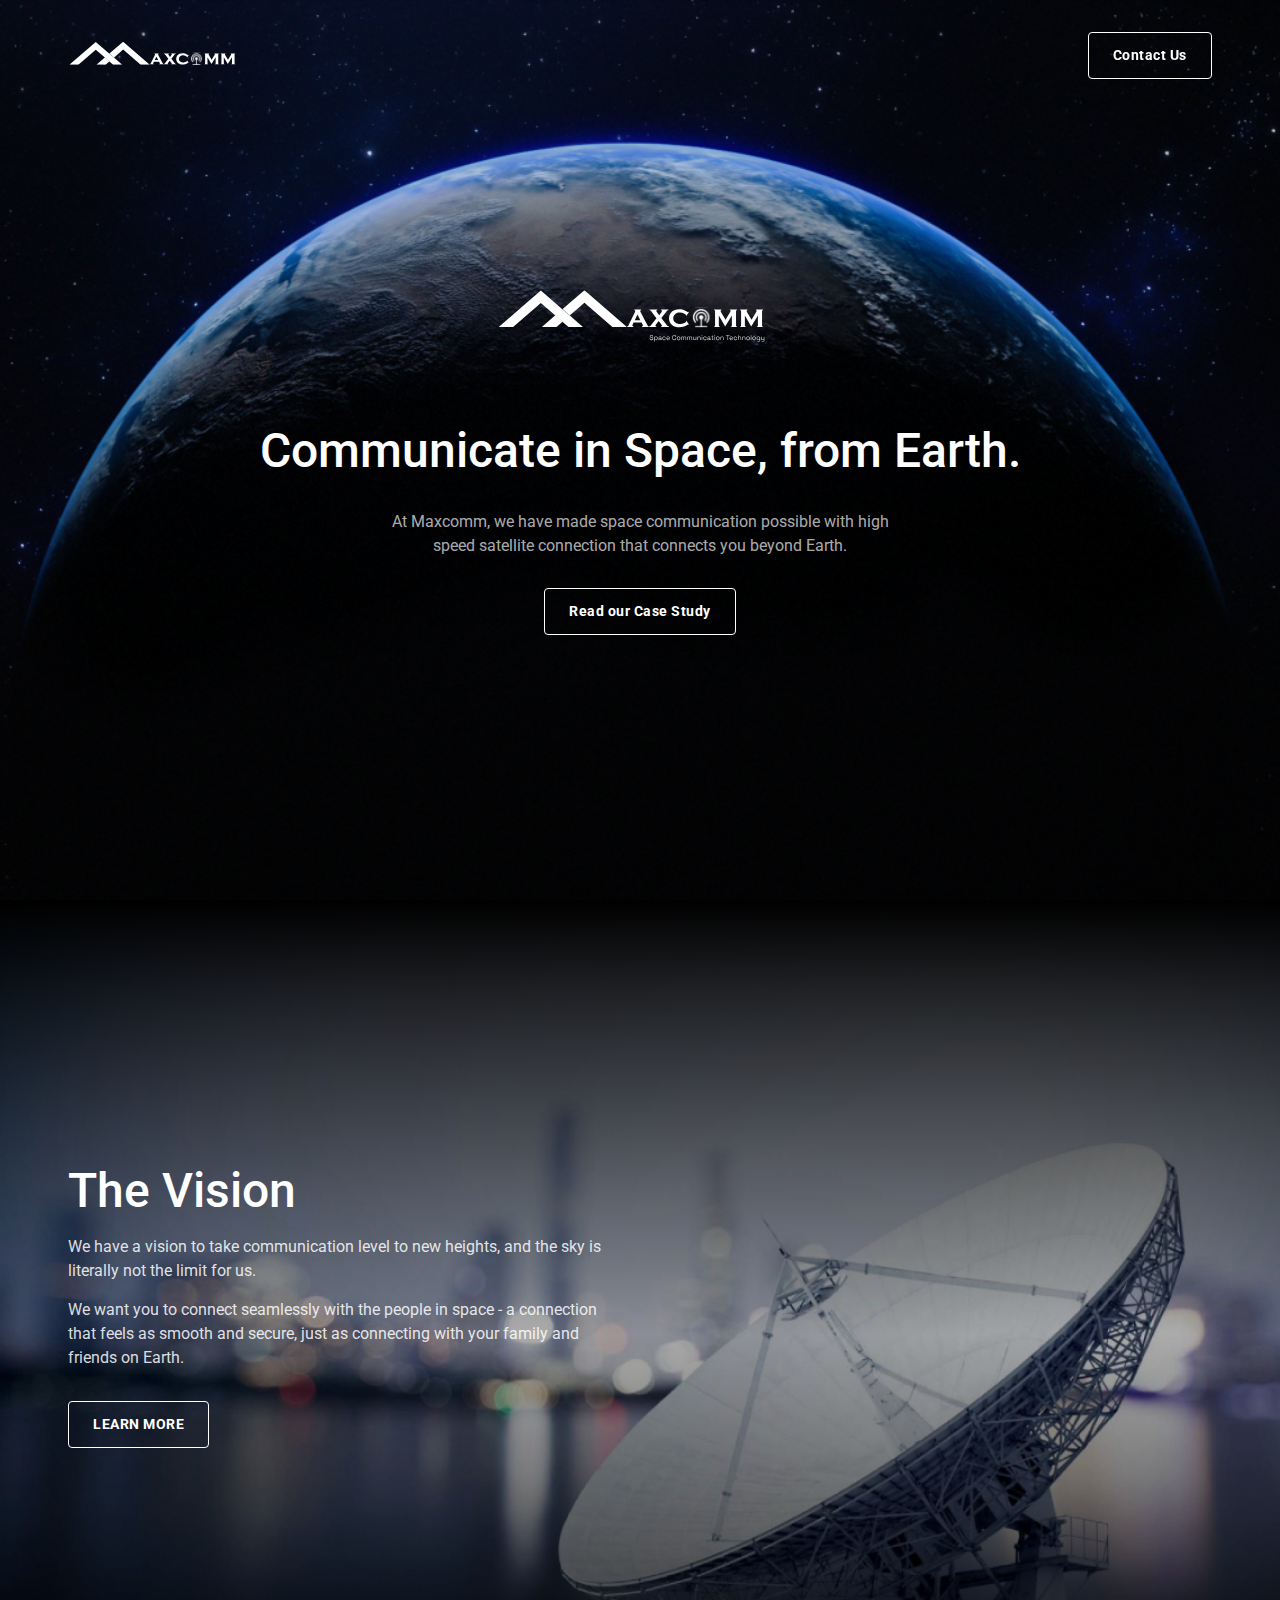
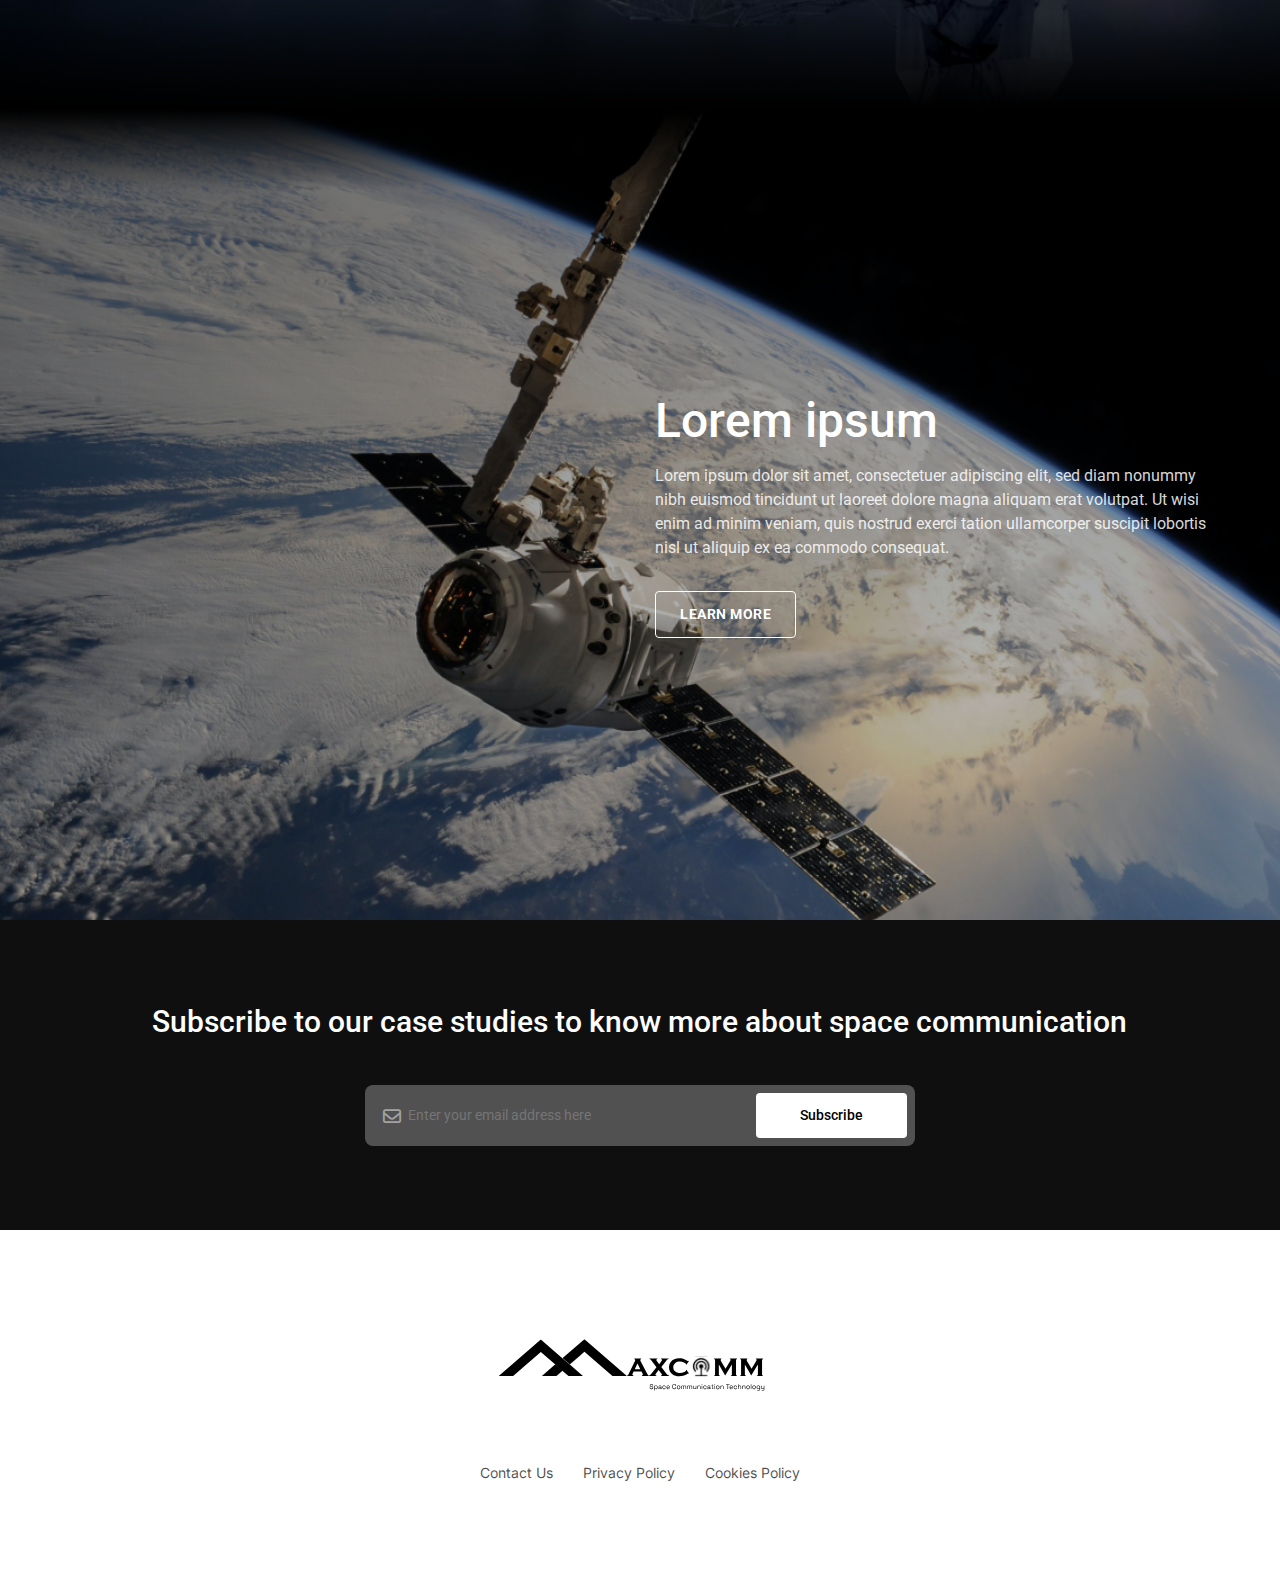
==== index.html @ 5f6acd55 "starting" ====
<!DOCTYPE html>
<html lang="en">

<head>
  <meta charset="utf-8">
  <meta content="width=device-width, initial-scale=1.0" name="viewport">

  <title>maxcomm</title>
  <meta content="" name="description">
  <meta content="" name="keywords">

  <!-- Favicons -->
  <link href="assets/img/favicon.png" rel="icon">

  <!-- Google Fonts -->
  <link rel="preconnect" href="https://fonts.googleapis.com">
  <link rel="preconnect" href="https://fonts.gstatic.com" crossorigin>
  <link
    href="https://fonts.googleapis.com/css2?family=Inter:wght@300;400;500;600;700&family=Roboto:wght@300;400;500;700&display=swap"
    rel="stylesheet">

  <!-- Vendor CSS Files -->
  <link href="assets/vendor/bootstrap/css/bootstrap.min.css" rel="stylesheet">
  <link rel="stylesheet" href="assets/vendor/font-awesome/css/all.min.css">

  <!-- Template Main CSS File -->
  <link href="assets/css/style.css" rel="stylesheet">

</head>

<body>
  <!-- ======= Header ======= -->
  <header id="header" class="fixed-top d-flex align-items-center header-transparent">
    <div class="container-fluid">

      <div class="row justify-content-center">
        <div class="col-md-11 d-flex align-items-center">
          <div class="logo mr-auto">
            <a href="index.html"><img src="assets/img/logo.svg" alt="" class="img-fluid"></a>
          </div>

          <!-- .nav-menu -->
          <nav class="nav-menu">
            <button class="themebtn">Contact Us</button>
          </nav>
          <!-- end .nav-menu -->
        </div>
      </div>

    </div>
  </header>
  <!-- End Header -->

  <!-- ======= Hero Section ======= -->

  <section id="hero">
    <div class="container-fluid">
      <div class="content_box">
        <img src="assets/img/maxcomm-big.svg" alt="">
        <h1>Communicate in Space, from Earth.</h1>
        <p>At Maxcomm, we have made space communication possible with high speed satellite connection that connects you
          beyond Earth.</p>
        <button class="themebtn">Read our Case Study</button>
      </div>
    </div>
  </section><!-- End Hero -->

  <!-- ======= Main ======= -->
  <main id="main">

    <!-- ======= About Section ======= -->
    <section id="vision" class="vision">
      <div class="container-fluid">
        <div class="row justify-content-center align-items-center">
          <div class="col-md-11">

            <div class="row align-items-center">
              <div class="col-md-6">
                <div class="content_box">
                  <h2>The Vision</h2>
                  <p>We have a vision to take communication level to new heights, and the sky is literally not the limit
                    for us.</p>
                  <p>We want you to connect seamlessly with the people in space - a connection that feels as smooth and
                    secure, just as connecting with your family and friends on Earth.</p>
                  <button class="themebtn mt-3">LEARN MORE</button>
                </div>
              </div>
            </div>

          </div>
        </div>
      </div>
    </section>
    <!-- End About Section -->

    <!-- ======= About Section ======= -->
    <section id="about" class="about">
      <div class="container-fluid">
        <div class="row justify-content-center align-items-center">
          <div class="col-md-11">

            <div class="row align-items-center">
              <div class="col-md-6 ml-auto">
                <div class="content_box">
                  <h2>Lorem ipsum</h2>
                  <p>Lorem ipsum dolor sit amet, consectetuer adipiscing elit, sed diam nonummy nibh euismod tincidunt
                    ut laoreet dolore magna aliquam erat volutpat. Ut wisi enim ad minim veniam, quis nostrud exerci
                    tation ullamcorper suscipit lobortis nisl ut aliquip ex ea commodo consequat. </p>
                  <button class="themebtn mt-3">LEARN MORE</button>
                </div>
              </div>
            </div>

          </div>
        </div>
      </div>
    </section>
    <!-- End About Section -->

    <!-- ======= Subcribe Section ======= -->
    <section id="subcribe" class="subcribe">
      <div class="container-fluid">
        <div class="row justify-content-center align-items-center">
          <div class="col-md-11">

            <div class="row align-items-center">
              <div class="col-12">
                <div class="content_box p-4">
                  <h2>Subscribe to our case studies to know more about space communication</h2>
                  <div class="input_box">
                    <i class="far fa-envelope"></i>
                    <input type="text" placeholder="Enter your email address here">
                    <button>Subscribe</button>
                  </div>
                </div>
              </div>
            </div>

          </div>
        </div>
      </div>
    </section>
    <!-- End About Section -->

  </main>
  <!-- End #main -->

  <!-- ======= Footer ======= -->
  <footer id="footer" class="footer">
    <div class="container-fluid">
      <div class="row justify-content-center align-items-center">
        <div class="col-md-11">

          <div class="row align-items-center">
            <div class="col-12">
              <div class="content_box p-4">
                <img src="assets/img/maxcomm-big.svg" alt="">
                <ul>
                  <li><a href="#">Contact Us</a></li>
                  <li><a href="#">Privacy Policy</a></li>
                  <li><a href="#">Cookies Policy</a></li>
                </ul>
              </div>
            </div>
          </div>

        </div>
      </div>
    </div>
  </footer>
  <!-- End Footer -->

  <a href="#" class="back-to-top"><i class="fas fa-angle-up"></i></a>

  <!-- Vendor JS Files -->
  <script src="assets/vendor/jquery/jquery.min.js"></script>
  <script src="assets/vendor/jquery.easing/jquery.easing.min.js"></script>

  <!-- Template Main JS File -->
  <script src="assets/js/main.js"></script>

</body>

</html>
---- assets/css/style.css ----
/*--------------------------------------------------------------
# General
--------------------------------------------------------------*/
body {
  font-family: "Roboto", sans-serif;
  /* font-family: 'Inter', sans-serif; */
  color: #fff;
  background-color: #0f0f0f;
  position: relative;
}

a:hover {
  color: #000000;
  text-decoration: none;
}

h1,
h2,
h3,
h4,
h5,
h6 {
  font-family: "Roboto", sans-serif;
}

.mb-30 {
  margin-bottom: -30px !important;
}

button.themebtn {
  font-weight: bold;
  font-size: 14px;
  letter-spacing: 0.5px;
  padding: 12px 24px;
  border: 1px solid #ffffff;
  border-radius: 4px;
  background-color: transparent;
  color: #ffffff;
}

/*--------------------------------------------------------------
# Back to top button
--------------------------------------------------------------*/
.back-to-top {
  position: fixed;
  display: none;
  right: 15px;
  bottom: 15px;
  z-index: 99999;
}

.back-to-top i {
  display: flex;
  align-items: center;
  justify-content: center;
  font-size: 24px;
  width: 40px;
  height: 40px;
  border-radius: 50px;
  background: #08090c;
  box-shadow: 0px 0px 10px #ffffff3b;
  color: #fff;
  transition: all 0.4s;
}

.back-to-top i:hover {
  background: #ffffff;
  color: #000;
}

/*--------------------------------------------------------------
# Header
--------------------------------------------------------------*/
#header {
  top: 0px;
  z-index: 997;
  transition: all 0.5s;
  padding: 32px 0;
  background: rgba(26, 24, 22, 0.85);
}

#header.header-transparent {
  background: transparent;
}

#header.header-scrolled {
  top: 0;
  padding: 10px 0;
  background: #010503;
  box-shadow: 0px 0px 15px #0000003b;
}

#header .logo h1 {
  font-size: 28px;
  margin: 0;
  line-height: 1;
  font-weight: 400;
  letter-spacing: 3px;
}

#header .logo h1 a,
#header .logo h1 a:hover {
  color: #fff;
  text-decoration: none;
}

#header .logo a {
  display: inline;
}

#header .logo a img {
  width: 180px;
}

@media (max-width: 992px) {
  #header {
    top: 0;
    background: rgba(26, 24, 22, 0.85);
  }
}

/*--------------------------------------------------------------
# Hero Section
--------------------------------------------------------------*/
#hero {
  width: 100%;
  height: 100vh;
  max-height: 100%;
  min-height: 300px;
  overflow: hidden;
  padding: 112px 0px;
  position: relative;
  background-image: url(../img/welcome-bg.png);
  background-position: center bottom;
  background-repeat: no-repeat;
  background-size: cover;
  display: flex;
  align-items: center;
  z-index: 10;
}

#hero:before {
  content: "";
  position: absolute;
  display: block;
  inset: 0px;
  background: linear-gradient(180deg, rgba(0, 0, 0, 0.2) 0%, rgba(0, 0, 0, 0.142) 31.77%, rgba(255, 255, 255, 0) 100%);
  z-index: -1;
}

#hero .content_box {
  text-align: center;
}

#hero .content_box img {
  margin-bottom: 55px;
}

#hero .content_box h1 {
  font-weight: 500;
  font-size: 48px;
  margin-bottom: 30px;
}

#hero .content_box p {
  font-size: 16px;
  width: 500px;
  max-width: 100%;
  margin: 0px auto 30px;
  color: #ffffffad;
}

/*--------------------------------------------------------------
# Sections General
--------------------------------------------------------------*/
section,
footer {
  padding: 60px 0;
}

/*--------------------------------------------------------------
# Breadcrumbs
--------------------------------------------------------------*/
.breadcrumbs {
  padding: 20px 0;
  background-color: #f2f1ef;
  min-height: 40px;
  margin-top: 120px;
}

@media (max-width: 992px) {
  .breadcrumbs {
    margin-top: 70px;
  }
}

.breadcrumbs h2 {
  font-size: 24px;
  font-weight: 300;
  margin: 0;
}

@media (max-width: 992px) {
  .breadcrumbs h2 {
    margin: 0 0 10px 0;
  }
}

.breadcrumbs ol {
  display: flex;
  flex-wrap: wrap;
  list-style: none;
  padding: 0;
  margin: 0;
  font-size: 14px;
}

.breadcrumbs ol li + li {
  padding-left: 10px;
}

.breadcrumbs ol li + li::before {
  display: inline-block;
  padding-right: 10px;
  color: #6c757d;
  content: "/";
}

@media (max-width: 768px) {
  .breadcrumbs .d-flex {
    display: block !important;
  }
  .breadcrumbs ol {
    display: block;
  }
  .breadcrumbs ol li {
    display: inline-block;
  }
}

/*--------------------------------------------------------------
# Vision Section
--------------------------------------------------------------*/
.vision {
  position: relative;
  z-index: 10;
  background-image: url(../img/vision-bg.png);
  background-position: center bottom;
  background-repeat: no-repeat;
  background-size: cover;
  height: 90vh;
  max-height: 100%;
  display: flex;
  align-items: center;
}

.vision:before {
  content: "";
  position: absolute;
  display: block;
  inset: 0px;
  background: linear-gradient(
    180deg,
    #000000 0%,
    rgba(0, 0, 0, 0.79) 10.94%,
    rgba(0, 0, 0, 0.09) 53.65%,
    rgba(0, 0, 0, 0.58) 88.02%,
    #000000 100%
  );
  z-index: -1;
}

.vision .content_box h2 {
  font-weight: 500;
  font-size: 48px;
  margin-bottom: 15px;
}

.vision .content_box p {
  color: rgba(255, 255, 255, 0.85);
  font-size: 16px;
  margin-bottom: 15px;
}

/*--------------------------------------------------------------
# about Section
--------------------------------------------------------------*/
.about {
  position: relative;
  z-index: 10;
  background-image: url(../img/about-bg.png);
  background-position: center bottom;
  background-repeat: no-repeat;
  background-size: cover;
  height: 90vh;
  max-height: 100%;
  display: flex;
  align-items: center;
}

.about:before {
  content: "";
  position: absolute;
  display: block;
  inset: 0px;
  background: linear-gradient(180deg, #000000 0%, rgba(0, 0, 0, 0.47) 9.9%, rgba(0, 0, 0, 0.22) 100%);
  z-index: -1;
}

.about .content_box h2 {
  font-weight: 500;
  font-size: 48px;
  margin-bottom: 15px;
}

.about .content_box p {
  color: rgba(255, 255, 255, 0.85);
  font-size: 16px;
  margin-bottom: 15px;
}

/*--------------------------------------------------------------
# subcribe Section
--------------------------------------------------------------*/
.subcribe {
  position: relative;
  z-index: 10;
}

.subcribe .content_box {
  font-weight: 500;
  font-size: 30px;
  text-align: center;
}

.subcribe .content_box h2 {
  margin-bottom: 45px;
  font-weight: 500;
  font-size: 30px;
}

.subcribe .content_box .input_box {
  background: rgba(148, 148, 148, 0.5);
  border-radius: 8px;
  display: flex;
  align-items: center;
  width: 550px;
  max-width: 100%;
  margin: auto;
  padding: 8px;
}

.subcribe .content_box .input_box i {
  font-size: 18px;
  color: #ffffff7d;
  margin-left: 10px;
}

.subcribe .content_box .input_box input {
  width: 100%;
  font-size: 14px;
  color: #ffffff7d;
  background-color: transparent;
  border: none;
  margin-left: 5px;
  outline: none;
}

.subcribe .content_box .input_box button {
  font-weight: 500;
  font-size: 14px;
  padding: 12px 44px;
  background: #ffffff;
  border-radius: 4px;
  border: none;
}

/*--------------------------------------------------------------
# footer Section
--------------------------------------------------------------*/
footer {
  position: relative;
  z-index: 10;
  background-color: #ffffff;
}

footer .content_box {
  text-align: center;
}

footer .content_box img {
  margin-bottom: 45px;
  filter: brightness(0);
}

footer .content_box ul{
  margin: 0px;
    padding: 0px;
    display: flex;
    align-items: center;
    justify-content: center;
}

footer .content_box ul li{
  list-style: none;
  margin: 0px 15px;
}

footer .content_box ul li a {
  font-family: "Inter", sans-serif;
  font-size: 14px;
  color: #000000b3;
}
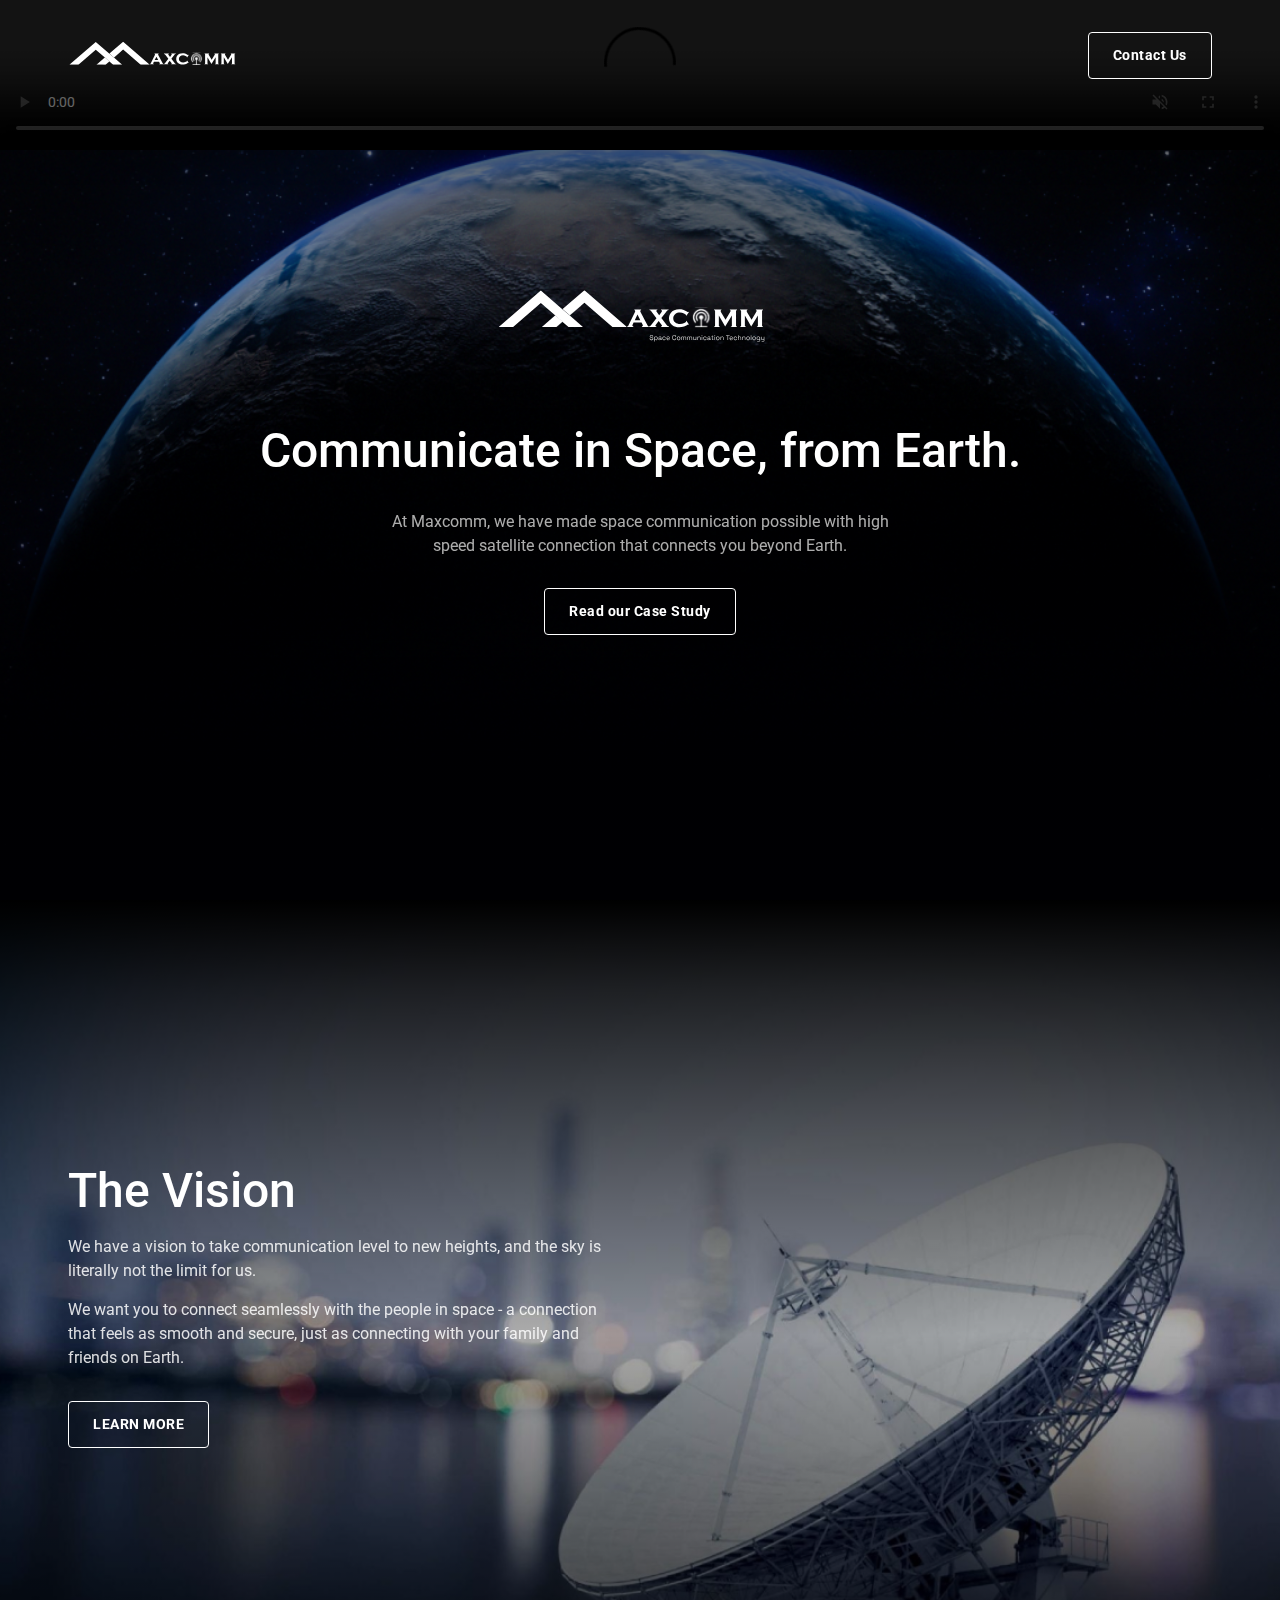
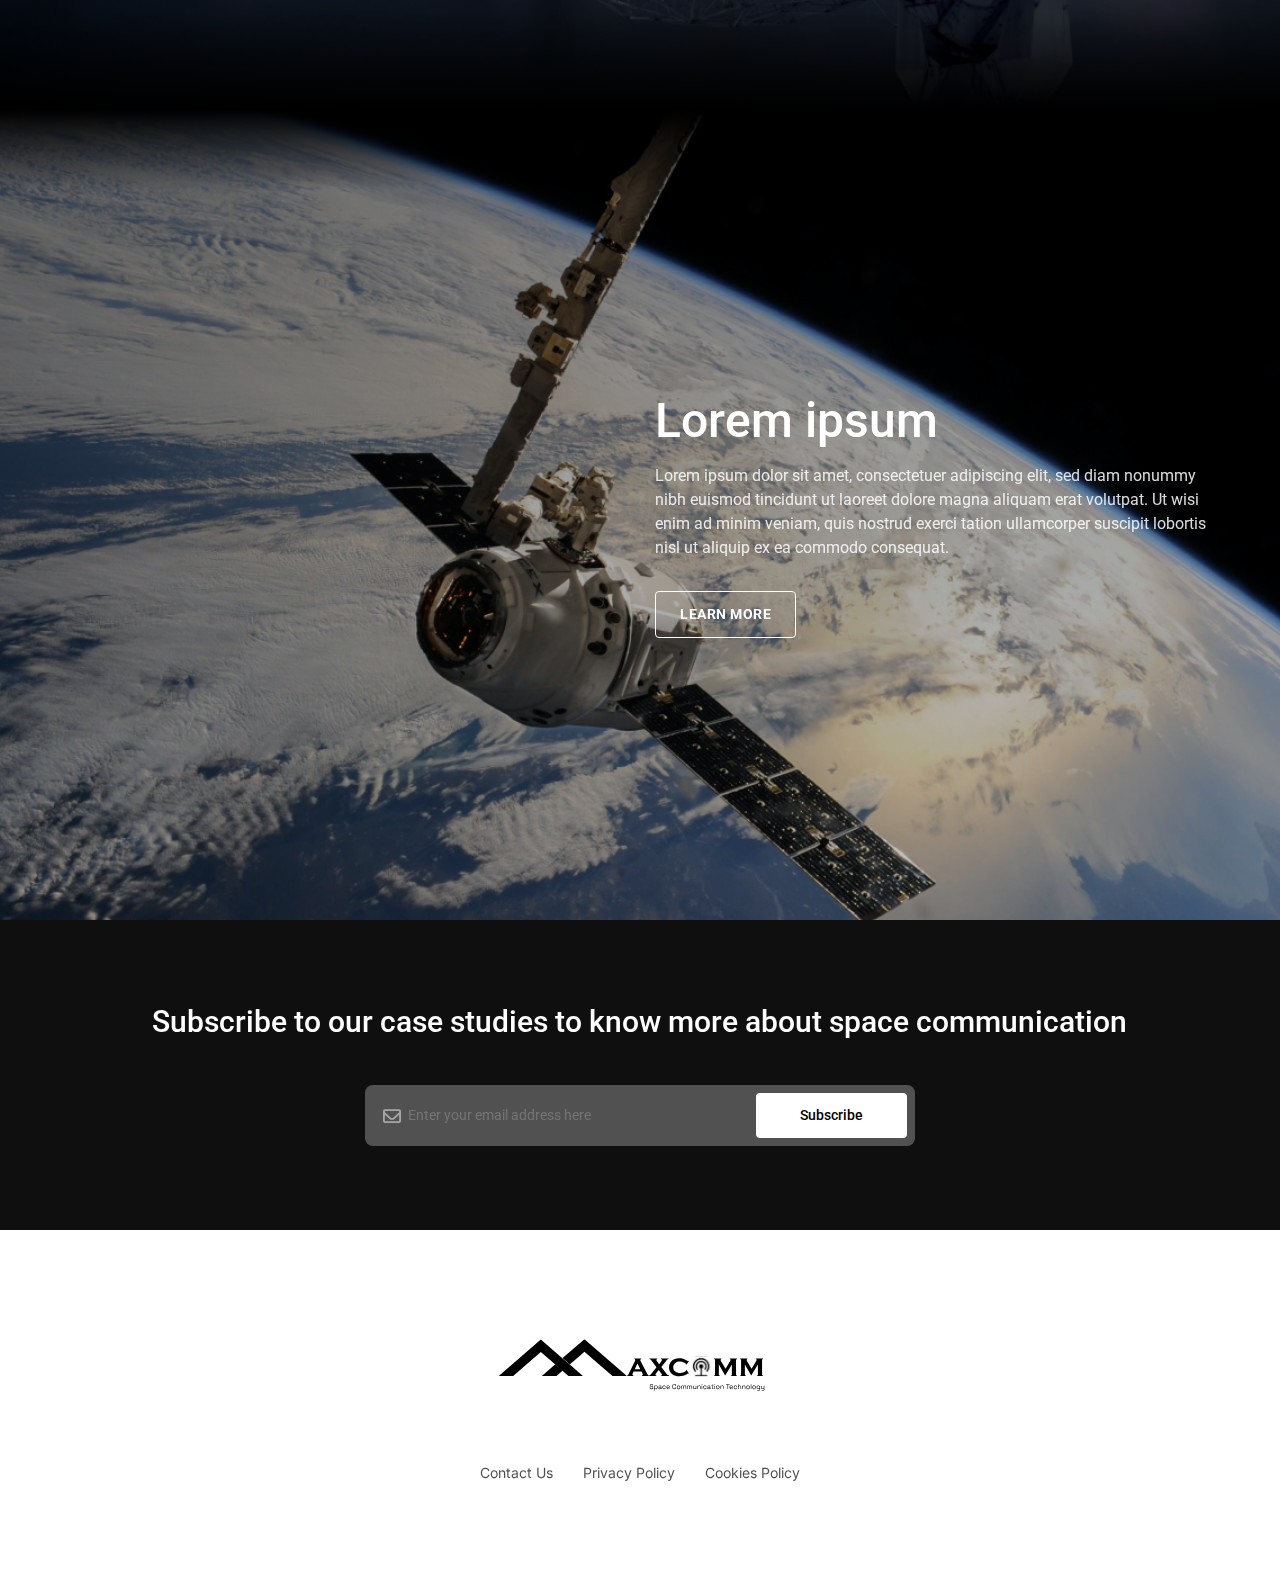
==== commit cace17f9: "issue solve" ====
--- a/index.html
+++ b/index.html
@@ -25,6 +25,7 @@
 
   <!-- Template Main CSS File -->
   <link href="assets/css/style.css" rel="stylesheet">
+  <link href="assets/css/responsive.css" rel="stylesheet">
 
 </head>
 
@@ -36,12 +37,12 @@
       <div class="row justify-content-center">
         <div class="col-md-11 d-flex align-items-center">
           <div class="logo mr-auto">
-            <a href="index.html"><img src="assets/img/logo.svg" alt="" class="img-fluid"></a>
+            <a href="/index.html"><img src="assets/img/logo.svg" alt="" class="img-fluid"></a>
           </div>
 
           <!-- .nav-menu -->
           <nav class="nav-menu">
-            <button class="themebtn">Contact Us</button>
+            <a href="/contact.html" class="themebtn">Contact Us</a>
           </nav>
           <!-- end .nav-menu -->
         </div>
@@ -60,9 +61,11 @@
         <h1>Communicate in Space, from Earth.</h1>
         <p>At Maxcomm, we have made space communication possible with high speed satellite connection that connects you
           beyond Earth.</p>
-        <button class="themebtn">Read our Case Study</button>
+        <a href="/blog-listing.html" class="themebtn">Read our Case Study</a>
       </div>
     </div>
+    <video class="background_play" src="assets/video/welcome.mp4" controls loop muted autoplay>
+    </video>
   </section><!-- End Hero -->
 
   <!-- ======= Main ======= -->
@@ -125,7 +128,7 @@
 
             <div class="row align-items-center">
               <div class="col-12">
-                <div class="content_box p-4">
+                <div class="content_box p-0 p-md-3 p-lg-4">
                   <h2>Subscribe to our case studies to know more about space communication</h2>
                   <div class="input_box">
                     <i class="far fa-envelope"></i>
@@ -153,10 +156,10 @@
 
           <div class="row align-items-center">
             <div class="col-12">
-              <div class="content_box p-4">
+              <div class="content_box p-0 p-md-3 p-lg-4">
                 <img src="assets/img/maxcomm-big.svg" alt="">
                 <ul>
-                  <li><a href="#">Contact Us</a></li>
+                  <li><a href="/contact.html">Contact Us</a></li>
                   <li><a href="#">Privacy Policy</a></li>
                   <li><a href="#">Cookies Policy</a></li>
                 </ul>
--- a/assets/css/style.css
+++ b/assets/css/style.css
@@ -36,6 +36,22 @@
   border-radius: 4px;
   background-color: transparent;
   color: #ffffff;
+}
+
+a.themebtn {
+  font-weight: bold;
+  font-size: 14px;
+  letter-spacing: 0.5px;
+  padding: 12px 24px;
+  border: 1px solid #ffffff;
+  border-radius: 4px;
+  background-color: transparent;
+  color: #ffffff;
+  display: inline-block;
+}
+
+img {
+  max-width: 100%;
 }
 
 /*--------------------------------------------------------------
@@ -87,7 +103,7 @@
   top: 0;
   padding: 10px 0;
   background: #010503;
-  box-shadow: 0px 0px 15px #0000003b;
+  box-shadow: 0px 0px 15px #ffffff33;
 }
 
 #header .logo h1 {
@@ -124,9 +140,8 @@
 --------------------------------------------------------------*/
 #hero {
   width: 100%;
-  height: 100vh;
+  min-height: 100vh;
   max-height: 100%;
-  min-height: 300px;
   overflow: hidden;
   padding: 112px 0px;
   position: relative;
@@ -139,12 +154,19 @@
   z-index: 10;
 }
 
+#hero .background_play {
+  position: absolute;
+  inset: 0px;
+  z-index: -2;
+  width: 100%;
+}
+
 #hero:before {
   content: "";
   position: absolute;
   display: block;
   inset: 0px;
-  background: linear-gradient(180deg, rgba(0, 0, 0, 0.2) 0%, rgba(0, 0, 0, 0.142) 31.77%, rgba(255, 255, 255, 0) 100%);
+  background-image: linear-gradient(180deg, #0000009e 10%, #00000061 31.77%, #000003 100%);
   z-index: -1;
 }
 
@@ -393,15 +415,15 @@
   filter: brightness(0);
 }
 
-footer .content_box ul{
+footer .content_box ul {
   margin: 0px;
-    padding: 0px;
-    display: flex;
-    align-items: center;
-    justify-content: center;
-}
-
-footer .content_box ul li{
+  padding: 0px;
+  display: flex;
+  align-items: center;
+  justify-content: center;
+}
+
+footer .content_box ul li {
   list-style: none;
   margin: 0px 15px;
 }
@@ -411,3 +433,512 @@
   font-size: 14px;
   color: #000000b3;
 }
+
+/*--------------------------------------------------------------
+# Contact Form Section
+--------------------------------------------------------------*/
+#hero.contact_form {
+  background-image: url(../img/contact-bg.png);
+}
+
+#hero.contact_form:before {
+  background: linear-gradient(180deg, rgba(0, 0, 0, 0) 0%, rgba(0, 0, 0, 0.91) 55.73%);
+}
+
+.contact_form {
+  position: relative;
+  z-index: 10;
+  background-color: #ffffff;
+}
+
+.contact_form .text_box {
+  text-align: center;
+}
+
+.contact_form .text_box h1 {
+  margin-bottom: 30px;
+  font-weight: 500;
+  font-size: 30px;
+}
+
+.contact_form .text_box p {
+  font-weight: 500;
+  font-size: 20px;
+}
+
+.contact_form .form_box {
+  background: radial-gradient(72.68% 72.68% at 44.17% 44.55%, rgba(0, 0, 0, 0.79) 0%, #000000 100%);
+  box-shadow: 0px 55px 297px rgb(255 255 255 / 3%), 0px 32.384px 154.915px rgb(255 255 255 / 5%),
+    0px 16.632px 72.7056px rgb(255 255 255 / 7%), 0px 6.688px 31.8384px rgb(255 255 255 / 9%),
+    0px 1.496px 13.7808px rgb(255 255 255 / 12%);
+  border-radius: 30px;
+  padding: 30px;
+}
+
+.contact_form .form_box h3 {
+  text-align: center;
+  margin-bottom: 30px;
+}
+
+.contact_form .form_box .inputsBox div {
+  padding: 0px 150px;
+  position: relative;
+}
+
+.contact_form .form_box .inputsBox div label {
+  position: absolute;
+  display: block;
+  width: 120px;
+  left: 18px;
+  top: 4px;
+  text-align: right;
+}
+
+.contact_form .form_box .inputsBox div input {
+  padding: 5px 12px;
+  margin-bottom: 24px;
+  background: rgba(148, 148, 148, 0.5);
+  border-radius: 8px;
+  width: 100%;
+  font-size: 14px;
+  color: #ffffff7d;
+  border: none;
+  outline: none;
+}
+
+.contact_form .form_box .inputsBox div textarea {
+  padding: 5px 12px;
+  margin-bottom: 24px;
+  background: rgba(148, 148, 148, 0.5);
+  border-radius: 8px;
+  width: 100%;
+  font-size: 14px;
+  color: #ffffff7d;
+  border: none;
+  outline: none;
+}
+
+.contact_form .form_box .inputsBox div button {
+  background: rgba(255, 255, 255, 0.9);
+  box-shadow: 0px 2px 0px rgb(0 0 0 / 4%);
+  border-radius: 10px;
+  font-size: 14px;
+  color: rgba(0, 0, 0, 0.65);
+  padding: 5px 16px;
+  margin: 15px auto 0px;
+  display: block;
+  border: none;
+}
+
+/*--------------------------------------------------------------
+# Blog Listing Section
+--------------------------------------------------------------*/
+#hero.blog_listing {
+  min-height: auto;
+  background-image: url(../img/blog-listing-bg.png);
+}
+
+#hero.blog_listing:before {
+  content: "";
+  position: absolute;
+  display: block;
+  inset: 0px;
+  background: linear-gradient(180deg, rgba(0, 42, 151, 0) 0%, rgba(0, 7, 27, 0.748) 41.67%, rgba(0, 0, 0, 0.85) 100%);
+  z-index: -1;
+}
+
+.blog_listing h1 {
+  text-align: center;
+  font-weight: 600;
+  font-size: 49px;
+  margin: 0px;
+}
+
+/*--------------------------------------------------------------
+# Blog Box Section
+--------------------------------------------------------------*/
+.blogs_box {
+  background-image: url(../img/blog-box-bg.png);
+  background-position: center;
+  background-repeat: no-repeat;
+  background-size: cover;
+}
+
+.blogs_box .box {
+  margin-bottom: -30px;
+}
+
+.blogs_box .box > div {
+  margin-bottom: 30px;
+}
+
+.blogs_box .img_box {
+  background: #4d4d50;
+  box-shadow: 0px 34px 65px rgb(0 0 0 / 6%);
+  border-radius: 20px;
+  overflow: hidden;
+  height: 100%;
+}
+
+.blogs_box .img_box img {
+  width: 100%;
+  max-width: 100%;
+}
+
+.blogs_box .img_box .text_box {
+  padding: 24px;
+}
+
+.blogs_box .img_box .text_box h6 {
+  font-weight: 500;
+  font-size: 20px;
+  color: #ffffff;
+}
+
+.blogs_box .img_box .text_box h6:hover {
+  color: #ffffff7a;
+}
+
+.blogs_box .img_box .text_box p {
+  font-size: 16px;
+  color: #ffffffe6;
+}
+
+.blogs_box .pagination {
+  display: flex;
+  align-items: center;
+  justify-content: center;
+  margin-top: 50px;
+}
+
+.blogs_box .pagination button {
+  background: rgba(255, 255, 255, 0.5);
+  border: 1.375px solid rgba(217, 217, 217, 0.2);
+  box-sizing: border-box;
+  border-radius: 3px;
+  margin: 0px 5px;
+  width: 45px;
+  height: 45px;
+  font-size: 14px;
+  display: flex;
+  align-items: center;
+  justify-content: center;
+  color: #ffffffd9;
+}
+
+.blogs_box .pagination button.active,
+.blogs_box .pagination button:hover {
+  background-color: #ffffff;
+  color: #000000d9;
+}
+
+.blogs_box .categories_box {
+  background: #4d4d50;
+  box-shadow: 0px 34px 65px rgb(0 0 0 / 6%);
+  border-radius: 20px;
+  overflow: hidden;
+  padding: 18px;
+  position: sticky;
+  top: 70px;
+}
+
+.blogs_box .categories_box h4 {
+  font-weight: 500;
+  font-size: 20px;
+  margin-top: 10px;
+}
+
+.blogs_box .categories_box select {
+  background: rgba(148, 148, 148, 0.5);
+  border: 1px solid #d9d9d9;
+  box-sizing: border-box;
+  border-radius: 26px;
+  width: 100%;
+  padding: 5px 18px;
+  color: #ffffffe6;
+  margin-bottom: 10px;
+  background-image: url(../img/down.svg);
+  background-position: calc(100% - 15px) 12px;
+  background-size: 15px;
+  background-repeat: no-repeat;
+  -webkit-appearance: none;
+}
+
+.blogs_box .categories_box .searchbox {
+  display: flex;
+  background: #949494;
+  border: 1px solid #949494;
+  border-radius: 2px;
+  margin-bottom: 20px;
+}
+
+.blogs_box .categories_box .searchbox input {
+  background: #949494;
+  border: 2px solid #949494;
+  border-radius: 2px;
+  padding: 5px 12px;
+  width: 100%;
+  color: #ffffffd9;
+  box-shadow: none;
+  outline: none;
+}
+
+.blogs_box .categories_box .searchbox button {
+  background-color: #000000;
+  border: none;
+  color: #ffffff;
+  padding: 5px 15px;
+}
+
+.blogs_box .categories_box .searchbox input::placeholder {
+  color: #ffffffd9;
+}
+
+.blogs_box .categories_box .links a {
+  font-size: 14px;
+  color: #ffffffa6;
+  padding: 7px 10px;
+  display: block;
+  background-color: #4d4e50;
+  border-bottom: 1px solid #0000001f;
+}
+
+/*--------------------------------------------------------------
+# Blog Posting Section
+--------------------------------------------------------------*/
+.blogs_box.blog_posting {
+  background-image: none;
+  padding: 112px 0px;
+}
+
+.blog_posting .blog_details {
+  background: rgba(148, 148, 148, 0.5);
+  box-shadow: 0px 34px 65px rgb(0 0 0 / 6%);
+  border-radius: 20px;
+  padding: 16px 25px;
+}
+
+.blog_posting .blog_details .top {
+  border-bottom: 1px solid #00000033;
+}
+
+.blog_posting .blog_details .top .back_btn {
+  font-weight: 500;
+  font-size: 20px;
+  color: #ffffff;
+}
+
+.blog_posting .blog_details .top h3 {
+  font-size: 30px;
+}
+
+.blog_posting .blog_details .top .dates {
+  display: flex;
+  align-items: center;
+  margin: 0px;
+}
+
+.blog_posting .blog_details .top .dates span {
+  font-size: 12px;
+  color: #ffffff;
+}
+
+.blog_posting .blog_details .top .dates i {
+  margin: 5px;
+  font-size: 15px;
+}
+
+.blog_posting .blog_details .img_box {
+  margin-top: 25px;
+  border-radius: 0px;
+  box-shadow: none;
+  background-color: transparent;
+  padding: 0px 20px;
+  border-bottom: 1px solid #00000033;
+}
+
+.blog_posting .blog_details .img_box img {
+  width: 500px;
+  max-width: 100%;
+  margin: auto;
+  display: block;
+  margin-bottom: 30px;
+}
+
+.blog_posting .blog_details .img_box p {
+  font-size: 16px;
+  text-align: justify;
+  color: #ffffff;
+}
+
+.blog_posting .blog_details .artical_box {
+  margin-bottom: 50px;
+}
+
+.blog_posting .blog_details .artical_box h5 {
+  font-weight: 500;
+  font-size: 14px;
+  margin: 20px 0px 12px;
+}
+
+.blog_posting .blog_details .artical_box .box {
+  margin-bottom: -30px;
+}
+
+.blog_posting .blog_details .artical_box .box > div {
+  margin-bottom: 30px;
+}
+
+.blog_posting .blog_details .artical_box img {
+  width: 100%;
+}
+
+.blog_posting .blog_details .artical_box h6 {
+  font-family: "Inter", sans-serif;
+  font-weight: bold;
+  font-size: 12px;
+  margin-top: 15px;
+  margin-bottom: 0px;
+}
+
+.blog_posting .blog_details .artical_box span {
+  font-weight: 100;
+  font-size: 10px;
+}
+
+.blog_posting .blog_details .comment_box {
+  border-bottom: 1px solid #00000033;
+  padding-bottom: 50px;
+}
+
+.blog_posting .blog_details .comment_box .navtab {
+  border-bottom: 1px solid rgba(0, 0, 0, 0.2);
+  padding: 5px 0px;
+  display: flex;
+  align-items: center;
+}
+
+.blog_posting .blog_details .comment_box .navtab button {
+  margin-right: 20px;
+  font-size: 16px;
+  color: #ffffff;
+  transition: 0.4s;
+  border: none;
+  background-color: transparent;
+  padding: 0px;
+  position: relative;
+}
+
+.blog_posting .blog_details .comment_box .navtab button:after {
+  content: "";
+  position: absolute;
+  display: block;
+  left: 0px;
+  right: 0px;
+  bottom: -6px;
+  border-bottom: 1px solid transparent;
+}
+
+.blog_posting .blog_details .comment_box .navtab button.active,
+.blog_posting .blog_details .comment_box .navtab button:hover {
+  color: #1890ff;
+}
+
+.blog_posting .blog_details .comment_box .navtab button.active:after {
+  border-color: #358af9;
+}
+
+.blog_posting .blog_details .comment_box .sociallinks {
+  padding: 12px 0px;
+}
+
+.blog_posting .blog_details .comment_box .sociallinks span {
+  margin-right: 20px;
+}
+
+.blog_posting .blog_details .comment_box .sociallinks span:nth-child(1) {
+  color: #f24e1e;
+}
+
+.blog_posting .blog_details .comment_box .sociallinks span:nth-child(2) {
+  color: #55acee;
+}
+
+.blog_posting .blog_details .comment_box .sociallinks span:nth-child(3) {
+  color: #1890ff;
+}
+
+.blog_posting .blog_details .comment_box .sociallinks span i {
+  margin-right: 5px;
+}
+
+.blog_posting .blog_details .comment_box .inputbox {
+  display: flex;
+}
+
+.blog_posting .blog_details .comment_box .inputbox i {
+  background: #bfbfbf;
+  border-radius: 2px;
+  width: 25px;
+  height: 25px;
+  display: flex;
+  align-items: center;
+  justify-content: center;
+  margin-right: 10px;
+}
+
+.blog_posting .blog_details .comment_box .inputbox textarea {
+  background: #ffffffd6;
+  border: 1px solid #d9d9d9;
+  border-radius: 1px;
+  width: 100%;
+  padding: 3px 10px;
+  font-size: 14px;
+}
+
+.blog_posting .blog_details .comment_box .inputbox button {
+  background: #ffffffd6;
+  box-shadow: 0px 2px 0px #0000000b;
+  border-radius: 1px;
+  padding: 5px 10px;
+  border: none;
+  font-size: 14px;
+  color: #000000;
+  margin-top: 20px;
+}
+
+.blog_posting .blog_details .comment_box p {
+  font-weight: 300;
+  font-size: 12px;
+  text-align: center;
+  margin: 20px 0px 0px;
+  color: #ffffffd9;
+}
+
+.blog_posting .blog_details .artical_box.borderbox {
+  border-bottom: 1px solid #454545;
+}
+
+.blog_posting .blog_details .artical_box .navtab {
+  padding: 5px 0px;
+  display: flex;
+  align-items: center;
+}
+
+.blog_posting .blog_details .artical_box .navtab button {
+  margin-right: 20px;
+  font-size: 16px;
+  color: #ffffff;
+  transition: 0.4s;
+  border: none;
+  background-color: transparent;
+  padding: 0px;
+  position: relative;
+}
+
+.blog_posting .blog_details .artical_box .darkborder {
+  border: 4px solid #00000026;
+  width: 100%;
+  display: block;
+  margin: 50px 0px 25px;
+}
--- a/assets/css/responsive.css
+++ b/assets/css/responsive.css
@@ -0,0 +1,238 @@
+@media (max-width: 1200px) {
+    #hero .content_box img {
+        margin-bottom: 30px;
+    }
+
+    #hero .content_box h1 {
+        font-size: 40px;
+    }
+
+    .vision,
+    .about {
+        height: 60vh;
+    }
+
+    section,
+    footer {
+        padding: 50px 0;
+    }
+
+    .blogs_box .categories_box {
+        padding: 15px;
+        border-radius: 12px;
+    }
+
+    .blogs_box .categories_box select{
+        padding: 5px 12px;
+    }
+
+    .blogs_box .categories_box h4{
+        margin-top: 0px;
+    }
+
+    .blogs_box .categories_box select{
+        font-size: 14px;
+    }
+
+    .blogs_box .categories_box .searchbox input{
+        padding: 5px;
+        font-size: 14px;
+    }
+
+    .blogs_box .categories_box .searchbox button{
+        padding: 5px 10px;
+    }
+
+    .blogs_box .img_box .text_box {
+        padding: 15px;
+    }
+
+    .blog_listing h1{
+        font-size: 40px;
+    }
+}
+
+@media (max-width: 991px){
+    .blogs_box .categories_box{
+        margin-bottom: 30px;
+    }
+
+    .blog_listing h1{
+        font-size: 35px;
+    }
+}
+
+@media (max-width: 768px) {
+    #header {
+        padding: 25px 0;
+    }
+
+    #hero {
+        min-height: auto;
+    }
+
+    #hero .content_box img {
+        margin-bottom: 0px;
+    }
+
+    #hero .content_box h1 {
+        font-size: 35px;
+    }
+
+    .vision {
+        height: 60vh;
+    }
+
+    section,
+    footer {
+        padding: 40px 0;
+    }
+
+    footer .content_box img {
+        margin-bottom: 25px;
+    }
+
+    .contact_form .form_box .inputsBox div label {
+        font-size: 14px;
+    }
+
+    .contact_form .form_box .inputsBox div {
+        padding: 0px 120px;
+    }
+
+    .contact_form .form_box .inputsBox div label {
+        width: 110px;
+        left: 0px;
+    }
+
+    .contact_form .form_box {
+        border-radius: 15px;
+        padding: 15px;
+    }
+
+    .contact_form .form_box h3 {
+        margin-bottom: 15px;
+    }
+
+    #hero.blog_listing{
+        padding: 80px 0px 50px;
+    }
+}
+
+@media (max-width: 575.98px) {
+    #header {
+        padding: 20px 0;
+    }
+
+    .contact_form .text_box h1 {
+        font-size: 25px;
+        margin-bottom: 15px;
+    }
+
+    .contact_form .form_box .inputsBox div {
+        padding: 0px;
+    }
+
+    .contact_form .form_box .inputsBox div label {
+        position: relative;
+        display: block;
+        width: auto;
+        left: 0px;
+        top: 0px;
+        text-align: left;
+    }
+
+    .blog_listing h1 {
+        font-size: 30px;
+    }
+
+    a.themebtn{
+        padding: 8px 15px;
+    }
+
+    .blog_posting .blog_details .top .back_btn{
+        margin-bottom: 5px;
+        font-size: 16px;
+    }
+
+    .blog_posting .blog_details .img_box img{
+        margin-bottom: 15px;
+    }
+
+    .blog_posting .blog_details{
+        padding: 15px;
+    }
+
+    .blog_posting .blog_details .img_box{
+        padding: 15px;
+    }
+
+    .blog_posting .blog_details .top h3 {
+        font-size: 25px;
+    }
+
+    .blogs_box.blog_posting{
+        padding: 80px 0px;
+    }
+}
+
+@media (max-width: 425px) {
+    #header {
+        padding: 15px 0;
+    }
+
+    section,
+    footer {
+        padding: 30px 0;
+    }
+
+    #hero {
+        padding: 80px 0px;
+    }
+
+    #hero .content_box h1 {
+        font-size: 30px;
+        margin-bottom: 15px;
+    }
+
+    #hero .content_box p {
+        margin: 0px auto 15px;
+    }
+
+    .vision .content_box h2,
+    .about .content_box h2 {
+        font-size: 30px;
+    }
+
+    .vision .content_box p {
+        font-size: 14px;
+    }
+
+    button.themebtn {
+        padding: 10px 20px;
+    }
+
+    .subcribe .content_box .input_box button {
+        padding: 8px 20px;
+    }
+
+    footer .content_box ul li {
+        margin: 0px 10px;
+    }
+
+    .contact_form .text_box h1 {
+        font-size: 20px;
+    }
+
+    .contact_form .text_box p {
+        font-size: 18px;
+    }
+
+    .contact_form .form_box h3 {
+        font-size: 20px;
+    }
+
+    .blog_listing h1 {
+        font-size: 25px;
+    }
+}
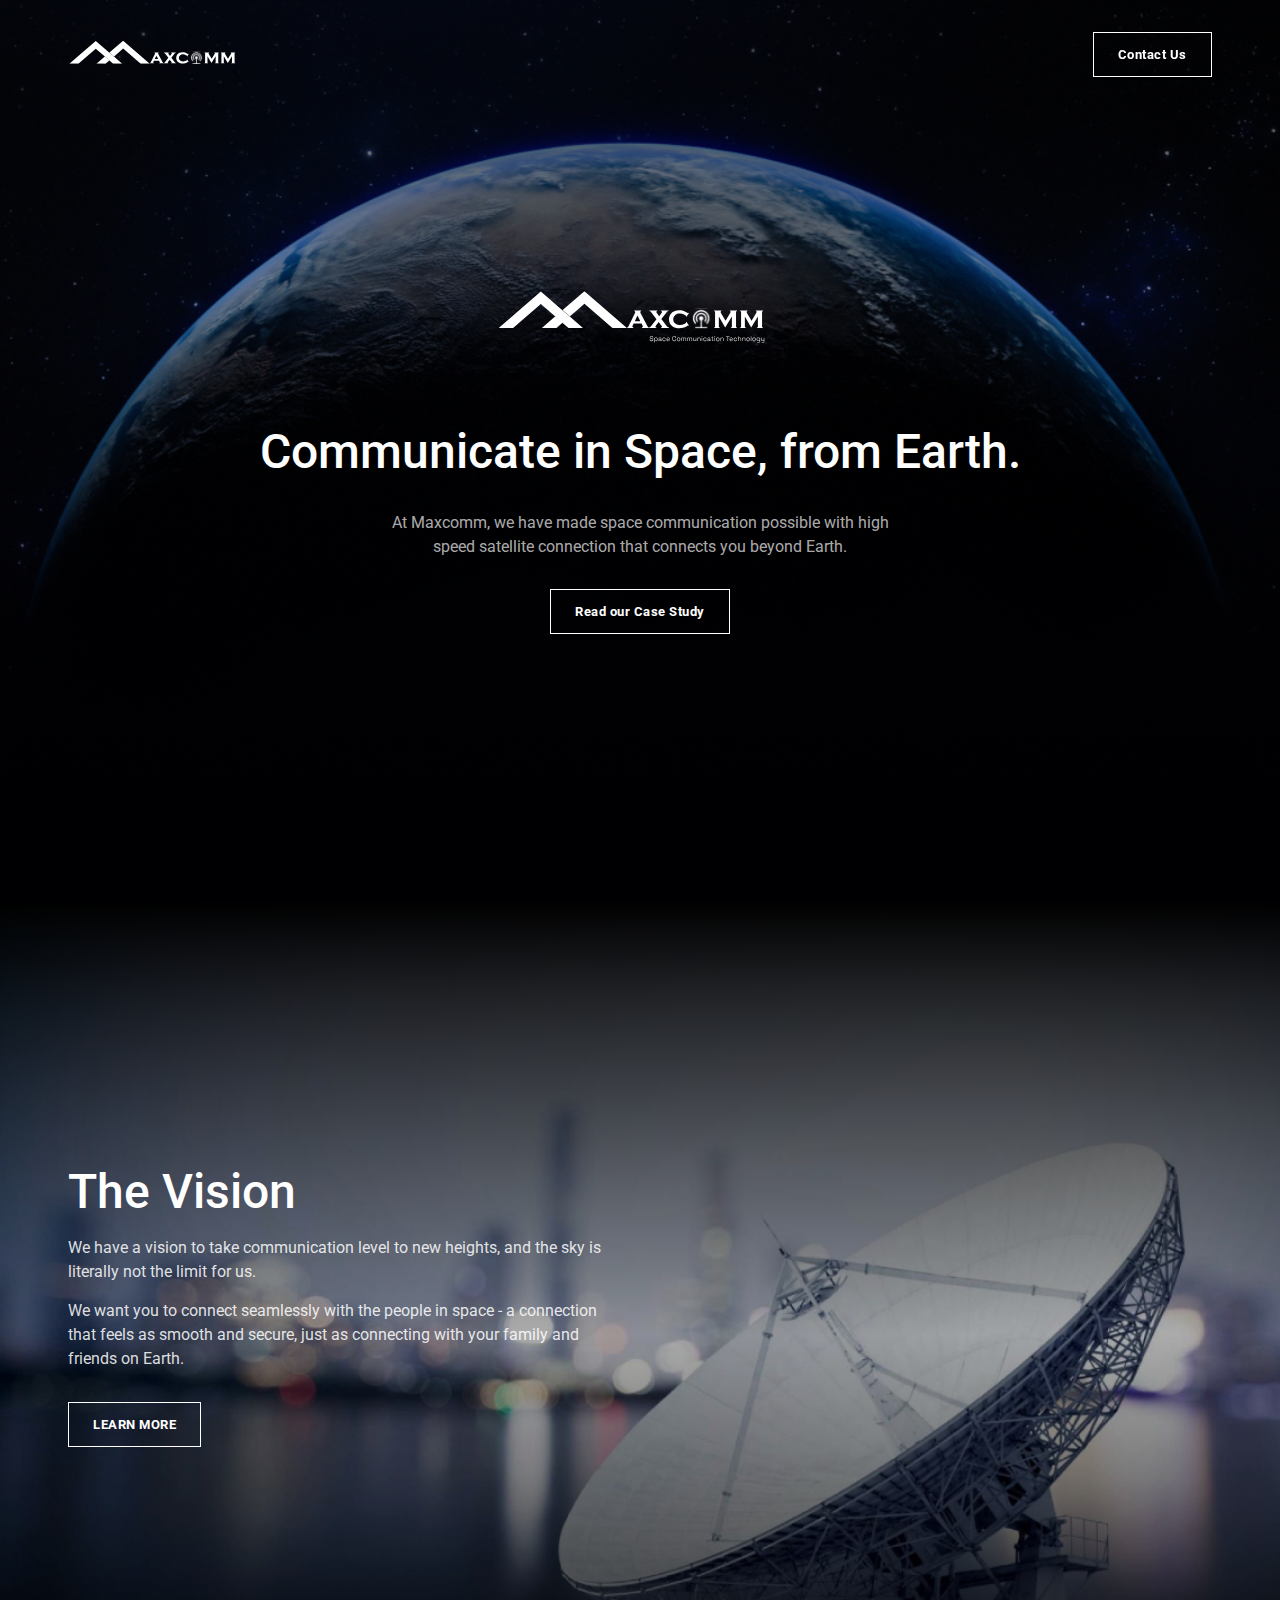
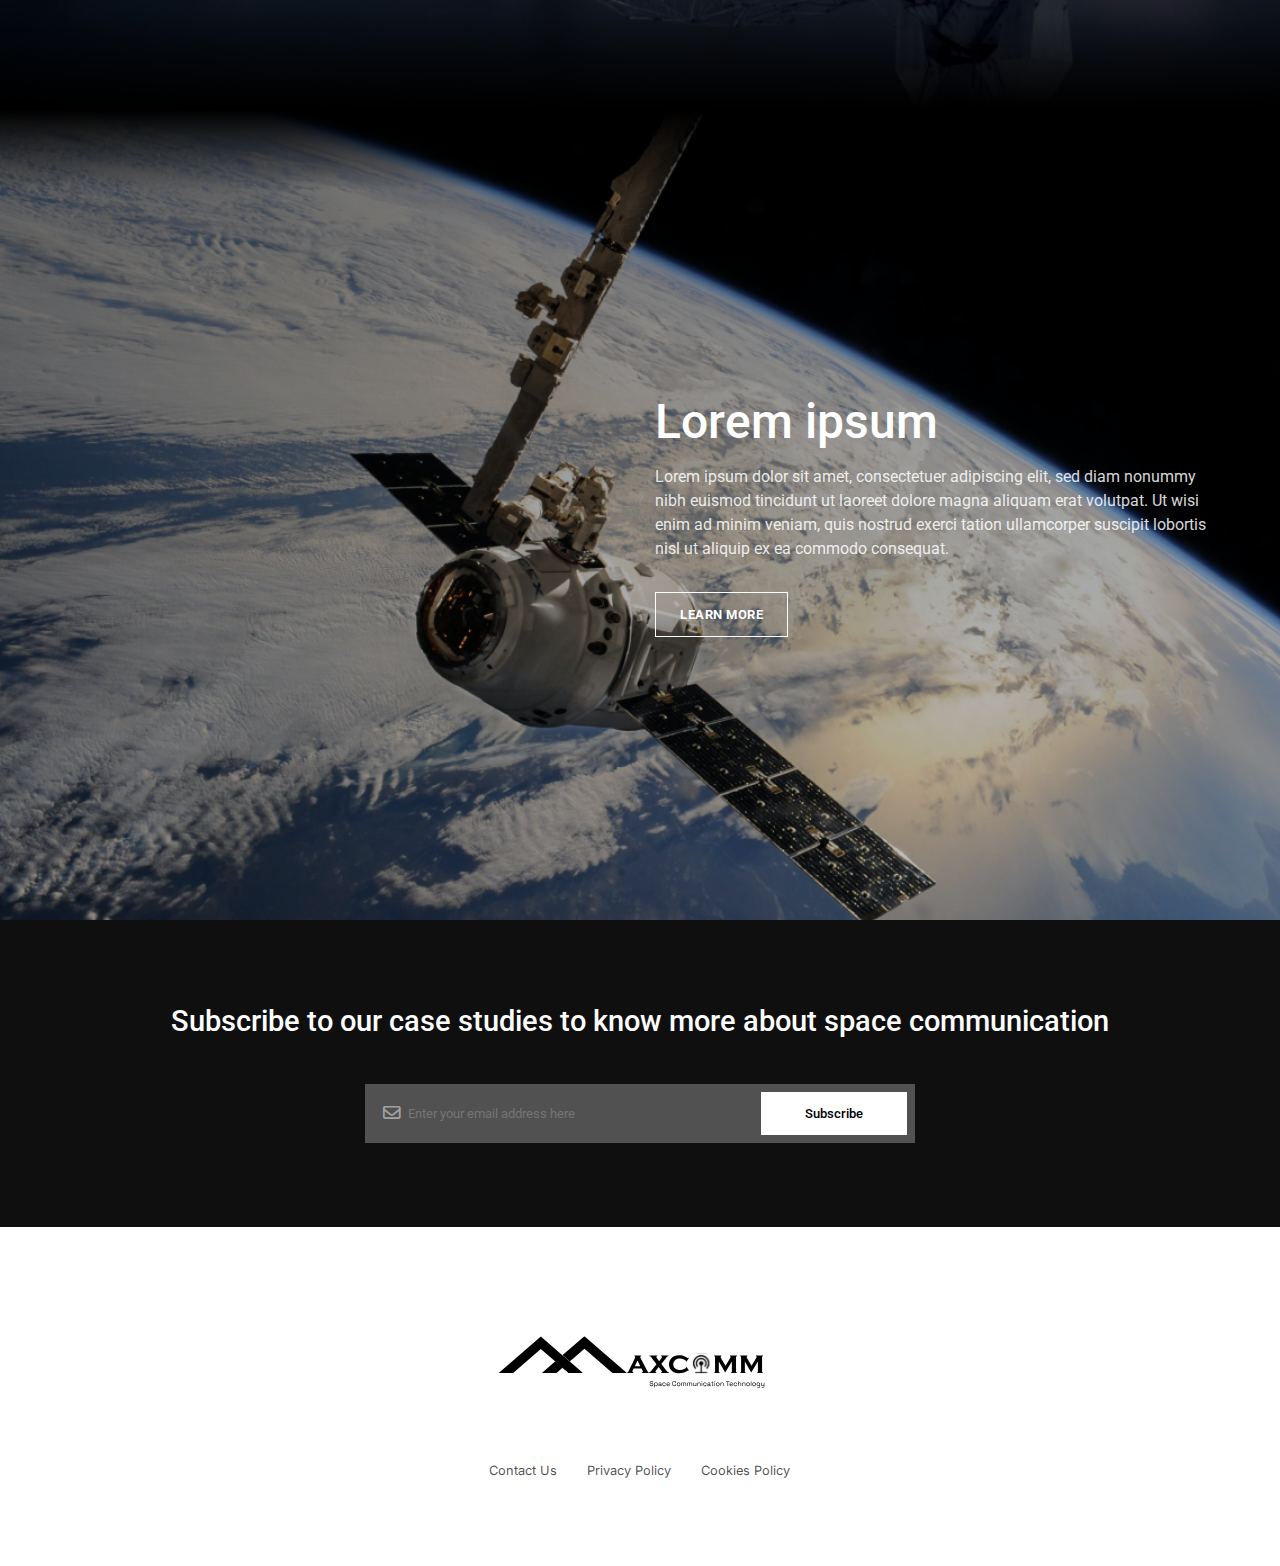
==== commit 848b5ee9: "initial push" ====
--- a/index.html
+++ b/index.html
@@ -64,7 +64,7 @@
         <a href="/blog-listing.html" class="themebtn">Read our Case Study</a>
       </div>
     </div>
-    <video class="background_play" src="assets/video/welcome.mp4" controls loop muted autoplay>
+    <video class="background_play" src="assets/video/welcome.mp4" loop muted autoplay>
     </video>
   </section><!-- End Hero -->
 
--- a/assets/css/style.css
+++ b/assets/css/style.css
@@ -29,25 +29,37 @@
 
 button.themebtn {
   font-weight: bold;
-  font-size: 14px;
+  font-size: 0.8rem;
   letter-spacing: 0.5px;
   padding: 12px 24px;
   border: 1px solid #ffffff;
-  border-radius: 4px;
+  border-radius: 0px;
   background-color: transparent;
   color: #ffffff;
+  transition: 0.4s;
+}
+
+button.themebtn:hover {
+  color: #000000;
+  background-color: #ffffff;
 }
 
 a.themebtn {
   font-weight: bold;
-  font-size: 14px;
+  font-size: 0.8rem;
   letter-spacing: 0.5px;
   padding: 12px 24px;
   border: 1px solid #ffffff;
-  border-radius: 4px;
+  border-radius: 0px;
   background-color: transparent;
   color: #ffffff;
   display: inline-block;
+  transition: 0.4s;
+}
+
+a.themebtn:hover {
+  color: #000000;
+  background-color: #ffffff;
 }
 
 img {
@@ -69,10 +81,10 @@
   display: flex;
   align-items: center;
   justify-content: center;
-  font-size: 24px;
+  font-size: 1.5rem;
   width: 40px;
   height: 40px;
-  border-radius: 50px;
+  border-radius: 0px;
   background: #08090c;
   box-shadow: 0px 0px 10px #ffffff3b;
   color: #fff;
@@ -107,7 +119,7 @@
 }
 
 #header .logo h1 {
-  font-size: 28px;
+  font-size: 1.75rem;
   margin: 0;
   line-height: 1;
   font-weight: 400;
@@ -180,12 +192,12 @@
 
 #hero .content_box h1 {
   font-weight: 500;
-  font-size: 48px;
+  font-size: 3rem;
   margin-bottom: 30px;
 }
 
 #hero .content_box p {
-  font-size: 16px;
+  font-size: 1rem;
   width: 500px;
   max-width: 100%;
   margin: 0px auto 30px;
@@ -217,7 +229,7 @@
 }
 
 .breadcrumbs h2 {
-  font-size: 24px;
+  font-size: 1.5rem;
   font-weight: 300;
   margin: 0;
 }
@@ -234,7 +246,7 @@
   list-style: none;
   padding: 0;
   margin: 0;
-  font-size: 14px;
+  font-size: 0.8rem;
 }
 
 .breadcrumbs ol li + li {
@@ -294,13 +306,13 @@
 
 .vision .content_box h2 {
   font-weight: 500;
-  font-size: 48px;
+  font-size: 3rem;
   margin-bottom: 15px;
 }
 
 .vision .content_box p {
   color: rgba(255, 255, 255, 0.85);
-  font-size: 16px;
+  font-size: 1rem;
   margin-bottom: 15px;
 }
 
@@ -331,13 +343,13 @@
 
 .about .content_box h2 {
   font-weight: 500;
-  font-size: 48px;
+  font-size: 3rem;
   margin-bottom: 15px;
 }
 
 .about .content_box p {
   color: rgba(255, 255, 255, 0.85);
-  font-size: 16px;
+  font-size: 1rem;
   margin-bottom: 15px;
 }
 
@@ -351,19 +363,19 @@
 
 .subcribe .content_box {
   font-weight: 500;
-  font-size: 30px;
+  font-size: 1.8rem;
   text-align: center;
 }
 
 .subcribe .content_box h2 {
   margin-bottom: 45px;
   font-weight: 500;
-  font-size: 30px;
+  font-size: 1.8rem;
 }
 
 .subcribe .content_box .input_box {
   background: rgba(148, 148, 148, 0.5);
-  border-radius: 8px;
+  border-radius: 0px;
   display: flex;
   align-items: center;
   width: 550px;
@@ -373,14 +385,14 @@
 }
 
 .subcribe .content_box .input_box i {
-  font-size: 18px;
+  font-size: 1.1rem;
   color: #ffffff7d;
   margin-left: 10px;
 }
 
 .subcribe .content_box .input_box input {
   width: 100%;
-  font-size: 14px;
+  font-size: 0.8rem;
   color: #ffffff7d;
   background-color: transparent;
   border: none;
@@ -390,10 +402,10 @@
 
 .subcribe .content_box .input_box button {
   font-weight: 500;
-  font-size: 14px;
+  font-size: 0.8rem;
   padding: 12px 44px;
   background: #ffffff;
-  border-radius: 4px;
+  border-radius: 0px;
   border: none;
 }
 
@@ -430,7 +442,7 @@
 
 footer .content_box ul li a {
   font-family: "Inter", sans-serif;
-  font-size: 14px;
+  font-size: 0.8rem;
   color: #000000b3;
 }
 
@@ -458,20 +470,18 @@
 .contact_form .text_box h1 {
   margin-bottom: 30px;
   font-weight: 500;
-  font-size: 30px;
+  font-size: 1.8rem;
 }
 
 .contact_form .text_box p {
   font-weight: 500;
-  font-size: 20px;
+  font-size: 1.25rem;
 }
 
 .contact_form .form_box {
-  background: radial-gradient(72.68% 72.68% at 44.17% 44.55%, rgba(0, 0, 0, 0.79) 0%, #000000 100%);
-  box-shadow: 0px 55px 297px rgb(255 255 255 / 3%), 0px 32.384px 154.915px rgb(255 255 255 / 5%),
-    0px 16.632px 72.7056px rgb(255 255 255 / 7%), 0px 6.688px 31.8384px rgb(255 255 255 / 9%),
-    0px 1.496px 13.7808px rgb(255 255 255 / 12%);
-  border-radius: 30px;
+  background-color: #000000;
+  box-shadow: none;
+  border-radius: 0px;
   padding: 30px;
 }
 
@@ -498,9 +508,9 @@
   padding: 5px 12px;
   margin-bottom: 24px;
   background: rgba(148, 148, 148, 0.5);
-  border-radius: 8px;
-  width: 100%;
-  font-size: 14px;
+  border-radius: 0px;
+  width: 100%;
+  font-size: 0.8rem;
   color: #ffffff7d;
   border: none;
   outline: none;
@@ -510,9 +520,9 @@
   padding: 5px 12px;
   margin-bottom: 24px;
   background: rgba(148, 148, 148, 0.5);
-  border-radius: 8px;
-  width: 100%;
-  font-size: 14px;
+  border-radius: 0px;
+  width: 100%;
+  font-size: 0.8rem;
   color: #ffffff7d;
   border: none;
   outline: none;
@@ -521,8 +531,8 @@
 .contact_form .form_box .inputsBox div button {
   background: rgba(255, 255, 255, 0.9);
   box-shadow: 0px 2px 0px rgb(0 0 0 / 4%);
-  border-radius: 10px;
-  font-size: 14px;
+  border-radius: 0px;
+  font-size: 0.8rem;
   color: rgba(0, 0, 0, 0.65);
   padding: 5px 16px;
   margin: 15px auto 0px;
@@ -550,7 +560,7 @@
 .blog_listing h1 {
   text-align: center;
   font-weight: 600;
-  font-size: 49px;
+  font-size: 3rem;
   margin: 0px;
 }
 
@@ -575,7 +585,7 @@
 .blogs_box .img_box {
   background: #4d4d50;
   box-shadow: 0px 34px 65px rgb(0 0 0 / 6%);
-  border-radius: 20px;
+  border-radius: 0px;
   overflow: hidden;
   height: 100%;
 }
@@ -591,7 +601,7 @@
 
 .blogs_box .img_box .text_box h6 {
   font-weight: 500;
-  font-size: 20px;
+  font-size: 1.25rem;
   color: #ffffff;
 }
 
@@ -600,7 +610,7 @@
 }
 
 .blogs_box .img_box .text_box p {
-  font-size: 16px;
+  font-size: 1rem;
   color: #ffffffe6;
 }
 
@@ -615,11 +625,11 @@
   background: rgba(255, 255, 255, 0.5);
   border: 1.375px solid rgba(217, 217, 217, 0.2);
   box-sizing: border-box;
-  border-radius: 3px;
+  border-radius: 0px;
   margin: 0px 5px;
   width: 45px;
   height: 45px;
-  font-size: 14px;
+  font-size: 0.8rem;
   display: flex;
   align-items: center;
   justify-content: center;
@@ -635,7 +645,7 @@
 .blogs_box .categories_box {
   background: #4d4d50;
   box-shadow: 0px 34px 65px rgb(0 0 0 / 6%);
-  border-radius: 20px;
+  border-radius: 0px;
   overflow: hidden;
   padding: 18px;
   position: sticky;
@@ -644,7 +654,7 @@
 
 .blogs_box .categories_box h4 {
   font-weight: 500;
-  font-size: 20px;
+  font-size: 1.25rem;
   margin-top: 10px;
 }
 
@@ -652,7 +662,7 @@
   background: rgba(148, 148, 148, 0.5);
   border: 1px solid #d9d9d9;
   box-sizing: border-box;
-  border-radius: 26px;
+  border-radius: 0px;
   width: 100%;
   padding: 5px 18px;
   color: #ffffffe6;
@@ -668,14 +678,14 @@
   display: flex;
   background: #949494;
   border: 1px solid #949494;
-  border-radius: 2px;
+  border-radius: 0px;
   margin-bottom: 20px;
 }
 
 .blogs_box .categories_box .searchbox input {
   background: #949494;
   border: 2px solid #949494;
-  border-radius: 2px;
+  border-radius: 0px;
   padding: 5px 12px;
   width: 100%;
   color: #ffffffd9;
@@ -695,7 +705,7 @@
 }
 
 .blogs_box .categories_box .links a {
-  font-size: 14px;
+  font-size: 0.8rem;
   color: #ffffffa6;
   padding: 7px 10px;
   display: block;
@@ -714,7 +724,7 @@
 .blog_posting .blog_details {
   background: rgba(148, 148, 148, 0.5);
   box-shadow: 0px 34px 65px rgb(0 0 0 / 6%);
-  border-radius: 20px;
+  border-radius: 0px;
   padding: 16px 25px;
 }
 
@@ -724,12 +734,12 @@
 
 .blog_posting .blog_details .top .back_btn {
   font-weight: 500;
-  font-size: 20px;
+  font-size: 1.25rem;
   color: #ffffff;
 }
 
 .blog_posting .blog_details .top h3 {
-  font-size: 30px;
+  font-size: 1.8rem;
 }
 
 .blog_posting .blog_details .top .dates {
@@ -766,7 +776,7 @@
 }
 
 .blog_posting .blog_details .img_box p {
-  font-size: 16px;
+  font-size: 1rem;
   text-align: justify;
   color: #ffffff;
 }
@@ -777,7 +787,7 @@
 
 .blog_posting .blog_details .artical_box h5 {
   font-weight: 500;
-  font-size: 14px;
+  font-size: 0.8rem;
   margin: 20px 0px 12px;
 }
 
@@ -820,7 +830,7 @@
 
 .blog_posting .blog_details .comment_box .navtab button {
   margin-right: 20px;
-  font-size: 16px;
+  font-size: 1rem;
   color: #ffffff;
   transition: 0.4s;
   border: none;
@@ -878,7 +888,7 @@
 
 .blog_posting .blog_details .comment_box .inputbox i {
   background: #bfbfbf;
-  border-radius: 2px;
+  border-radius: 0px;
   width: 25px;
   height: 25px;
   display: flex;
@@ -890,19 +900,19 @@
 .blog_posting .blog_details .comment_box .inputbox textarea {
   background: #ffffffd6;
   border: 1px solid #d9d9d9;
-  border-radius: 1px;
+  border-radius: 0px;
   width: 100%;
   padding: 3px 10px;
-  font-size: 14px;
+  font-size: 0.8rem;
 }
 
 .blog_posting .blog_details .comment_box .inputbox button {
   background: #ffffffd6;
   box-shadow: 0px 2px 0px #0000000b;
-  border-radius: 1px;
+  border-radius: 0px;
   padding: 5px 10px;
   border: none;
-  font-size: 14px;
+  font-size: 0.8rem;
   color: #000000;
   margin-top: 20px;
 }
@@ -927,7 +937,7 @@
 
 .blog_posting .blog_details .artical_box .navtab button {
   margin-right: 20px;
-  font-size: 16px;
+  font-size: 1rem;
   color: #ffffff;
   transition: 0.4s;
   border: none;
--- a/assets/css/responsive.css
+++ b/assets/css/responsive.css
@@ -1,10 +1,85 @@
+@media (min-width: 1600px) {
+    #hero .content_box h1,
+    .vision .content_box h2,
+    .about .content_box h2,
+    .blog_listing h1 {
+        font-size: 4rem;
+    }
+
+    #hero .content_box p,
+    .vision .content_box p {
+        font-size: 1.5rem;
+    }
+
+    a.themebtn{
+        font-size: 1.2rem;
+    }
+
+    button.themebtn{
+        font-size: 1.2rem;
+    }
+
+    .subcribe .content_box h2,
+    .contact_form .text_box h1,
+    .blog_posting .blog_details .top h3 {
+        font-size: 2.5rem;
+    }
+
+    .contact_form .text_box p,
+    .about .content_box p,
+    .blogs_box .img_box .text_box p,
+    footer .content_box ul li a,
+    .blog_posting .blog_details .img_box p,
+    .blog_posting .blog_details .artical_box h5,
+    .blog_posting .blog_details .comment_box .navtab button,
+    .blog_posting .blog_details .comment_box .sociallinks span,
+    .blog_posting .blog_details .comment_box .inputbox textarea,
+    .blog_posting .blog_details .artical_box .navtab button {
+        font-size: 1.5rem;
+    }
+
+    .subcribe .content_box .input_box input,
+    .subcribe .content_box .input_box button,
+    .contact_form .form_box .inputsBox div input,
+    .contact_form .form_box .inputsBox div textarea,
+    .blog_posting .blog_details .top .dates span,
+    .blog_posting .blog_details .artical_box h6,
+    .blog_posting .blog_details .comment_box .inputbox button,
+    .blog_posting .blog_details .comment_box p {
+        font-size: 1.2rem;
+    }
+
+    .contact_form .form_box h3{
+        font-size: 2.2rem;
+    }
+
+    .blogs_box .img_box .text_box h6,
+    .blogs_box .categories_box h4{
+        font-size: 1.75rem;
+    }
+
+    .blogs_box .categories_box select,
+    .blogs_box .categories_box .searchbox input,
+    .blogs_box .categories_box .links a{
+        font-size: 1.2rem;
+    }
+
+    .blog_posting .blog_details .img_box img{
+        width: 900px;
+    }
+
+    .blog_posting .blog_details .artical_box span{
+        font-size: 1rem;
+    }
+}
+
 @media (max-width: 1200px) {
     #hero .content_box img {
         margin-bottom: 30px;
     }
 
     #hero .content_box h1 {
-        font-size: 40px;
+        font-size: 2.5rem;
     }
 
     .vision,
@@ -19,7 +94,7 @@
 
     .blogs_box .categories_box {
         padding: 15px;
-        border-radius: 12px;
+        border-radius: 0px;
     }
 
     .blogs_box .categories_box select{
@@ -31,12 +106,12 @@
     }
 
     .blogs_box .categories_box select{
-        font-size: 14px;
+        font-size: 0.8rem;
     }
 
     .blogs_box .categories_box .searchbox input{
         padding: 5px;
-        font-size: 14px;
+        font-size: 0.8rem;
     }
 
     .blogs_box .categories_box .searchbox button{
@@ -48,7 +123,7 @@
     }
 
     .blog_listing h1{
-        font-size: 40px;
+        font-size: 2.5rem;
     }
 }
 
@@ -58,7 +133,7 @@
     }
 
     .blog_listing h1{
-        font-size: 35px;
+        font-size: 2rem;
     }
 }
 
@@ -76,7 +151,7 @@
     }
 
     #hero .content_box h1 {
-        font-size: 35px;
+        font-size: 2rem;
     }
 
     .vision {
@@ -93,7 +168,7 @@
     }
 
     .contact_form .form_box .inputsBox div label {
-        font-size: 14px;
+        font-size: 0.8rem;
     }
 
     .contact_form .form_box .inputsBox div {
@@ -106,7 +181,7 @@
     }
 
     .contact_form .form_box {
-        border-radius: 15px;
+        border-radius: 0px;
         padding: 15px;
     }
 
@@ -125,7 +200,7 @@
     }
 
     .contact_form .text_box h1 {
-        font-size: 25px;
+        font-size: 1.5rem;
         margin-bottom: 15px;
     }
 
@@ -143,7 +218,7 @@
     }
 
     .blog_listing h1 {
-        font-size: 30px;
+        font-size: 1.8rem;
     }
 
     a.themebtn{
@@ -152,7 +227,7 @@
 
     .blog_posting .blog_details .top .back_btn{
         margin-bottom: 5px;
-        font-size: 16px;
+        font-size: 1rem;
     }
 
     .blog_posting .blog_details .img_box img{
@@ -168,7 +243,7 @@
     }
 
     .blog_posting .blog_details .top h3 {
-        font-size: 25px;
+        font-size: 1.5rem;
     }
 
     .blogs_box.blog_posting{
@@ -191,7 +266,7 @@
     }
 
     #hero .content_box h1 {
-        font-size: 30px;
+        font-size: 1.8rem;
         margin-bottom: 15px;
     }
 
@@ -201,11 +276,11 @@
 
     .vision .content_box h2,
     .about .content_box h2 {
-        font-size: 30px;
+        font-size: 1.8rem;
     }
 
     .vision .content_box p {
-        font-size: 14px;
+        font-size: 0.8rem;
     }
 
     button.themebtn {
@@ -221,18 +296,18 @@
     }
 
     .contact_form .text_box h1 {
-        font-size: 20px;
+        font-size: 1.25rem;
     }
 
     .contact_form .text_box p {
-        font-size: 18px;
+        font-size: 1.1rem;
     }
 
     .contact_form .form_box h3 {
-        font-size: 20px;
+        font-size: 1.25rem;
     }
 
     .blog_listing h1 {
-        font-size: 25px;
-    }
-}
+        font-size: 1.5rem;
+    }
+}
